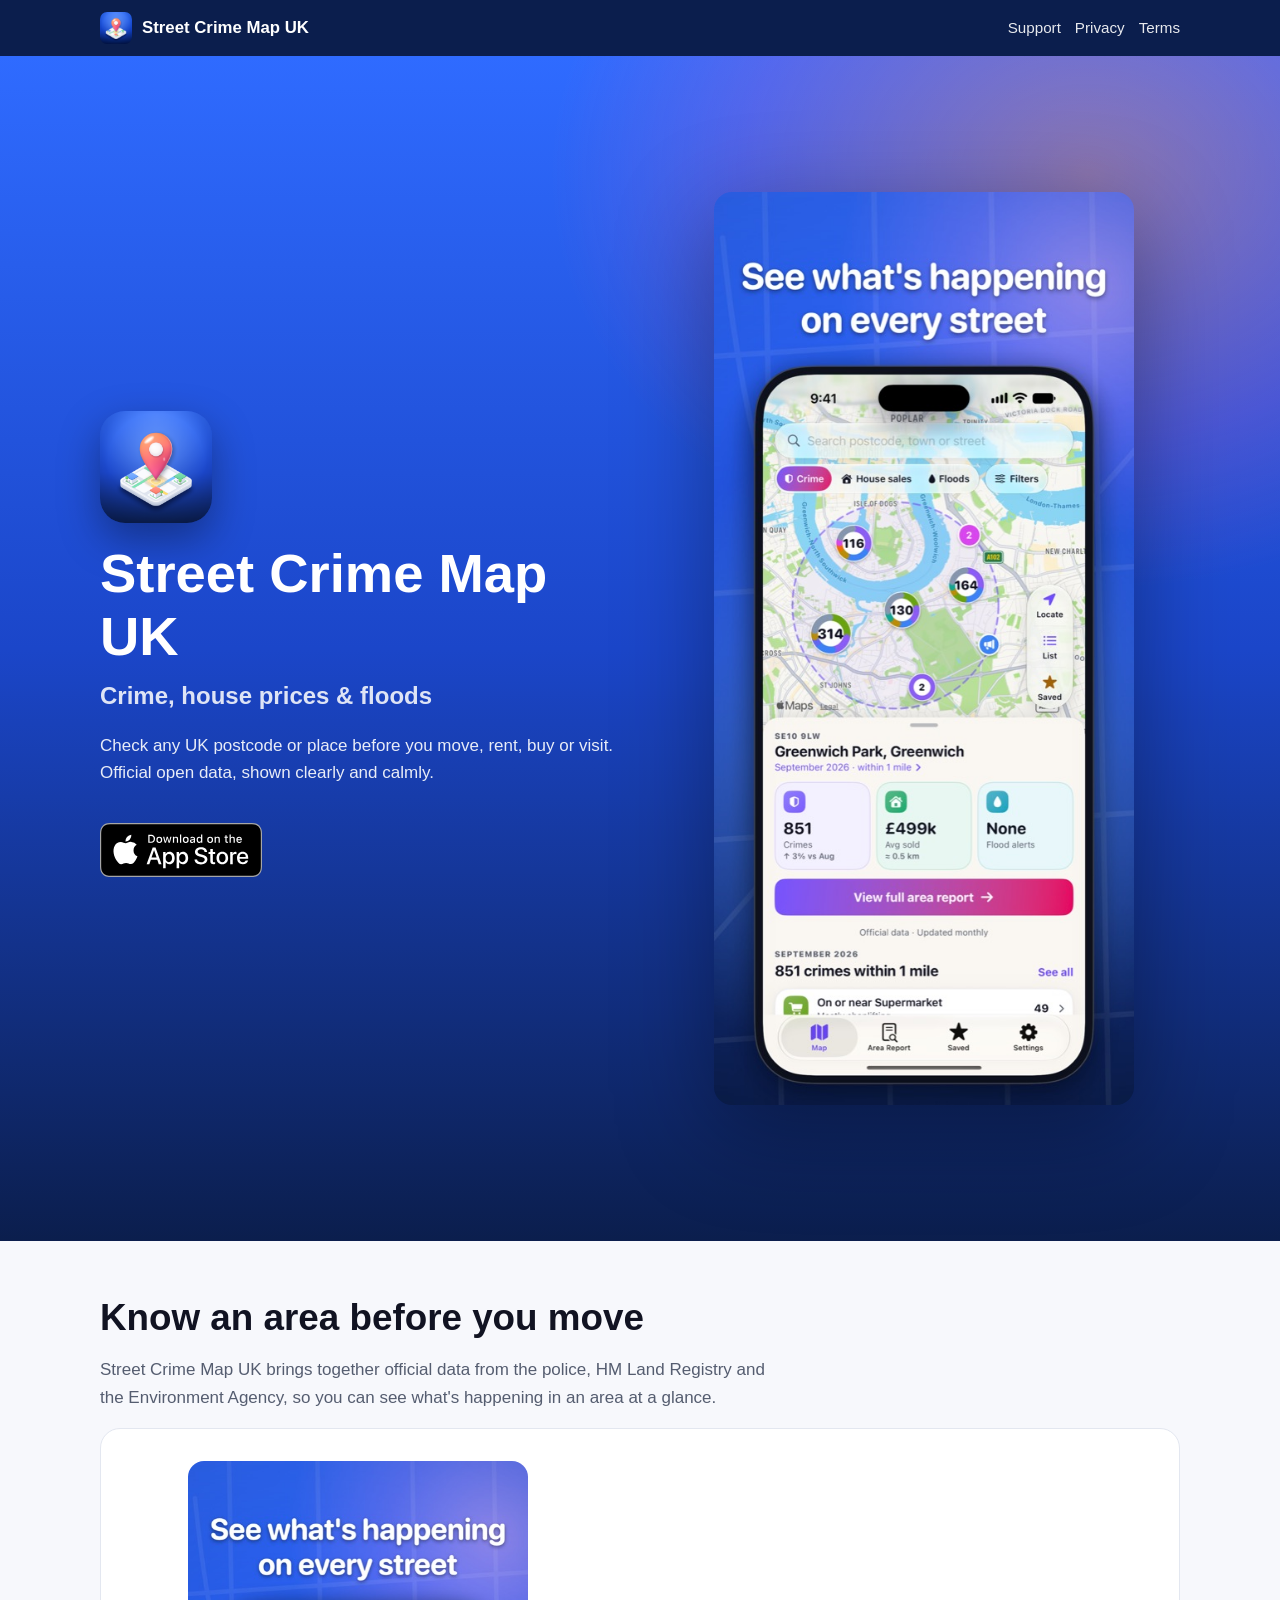
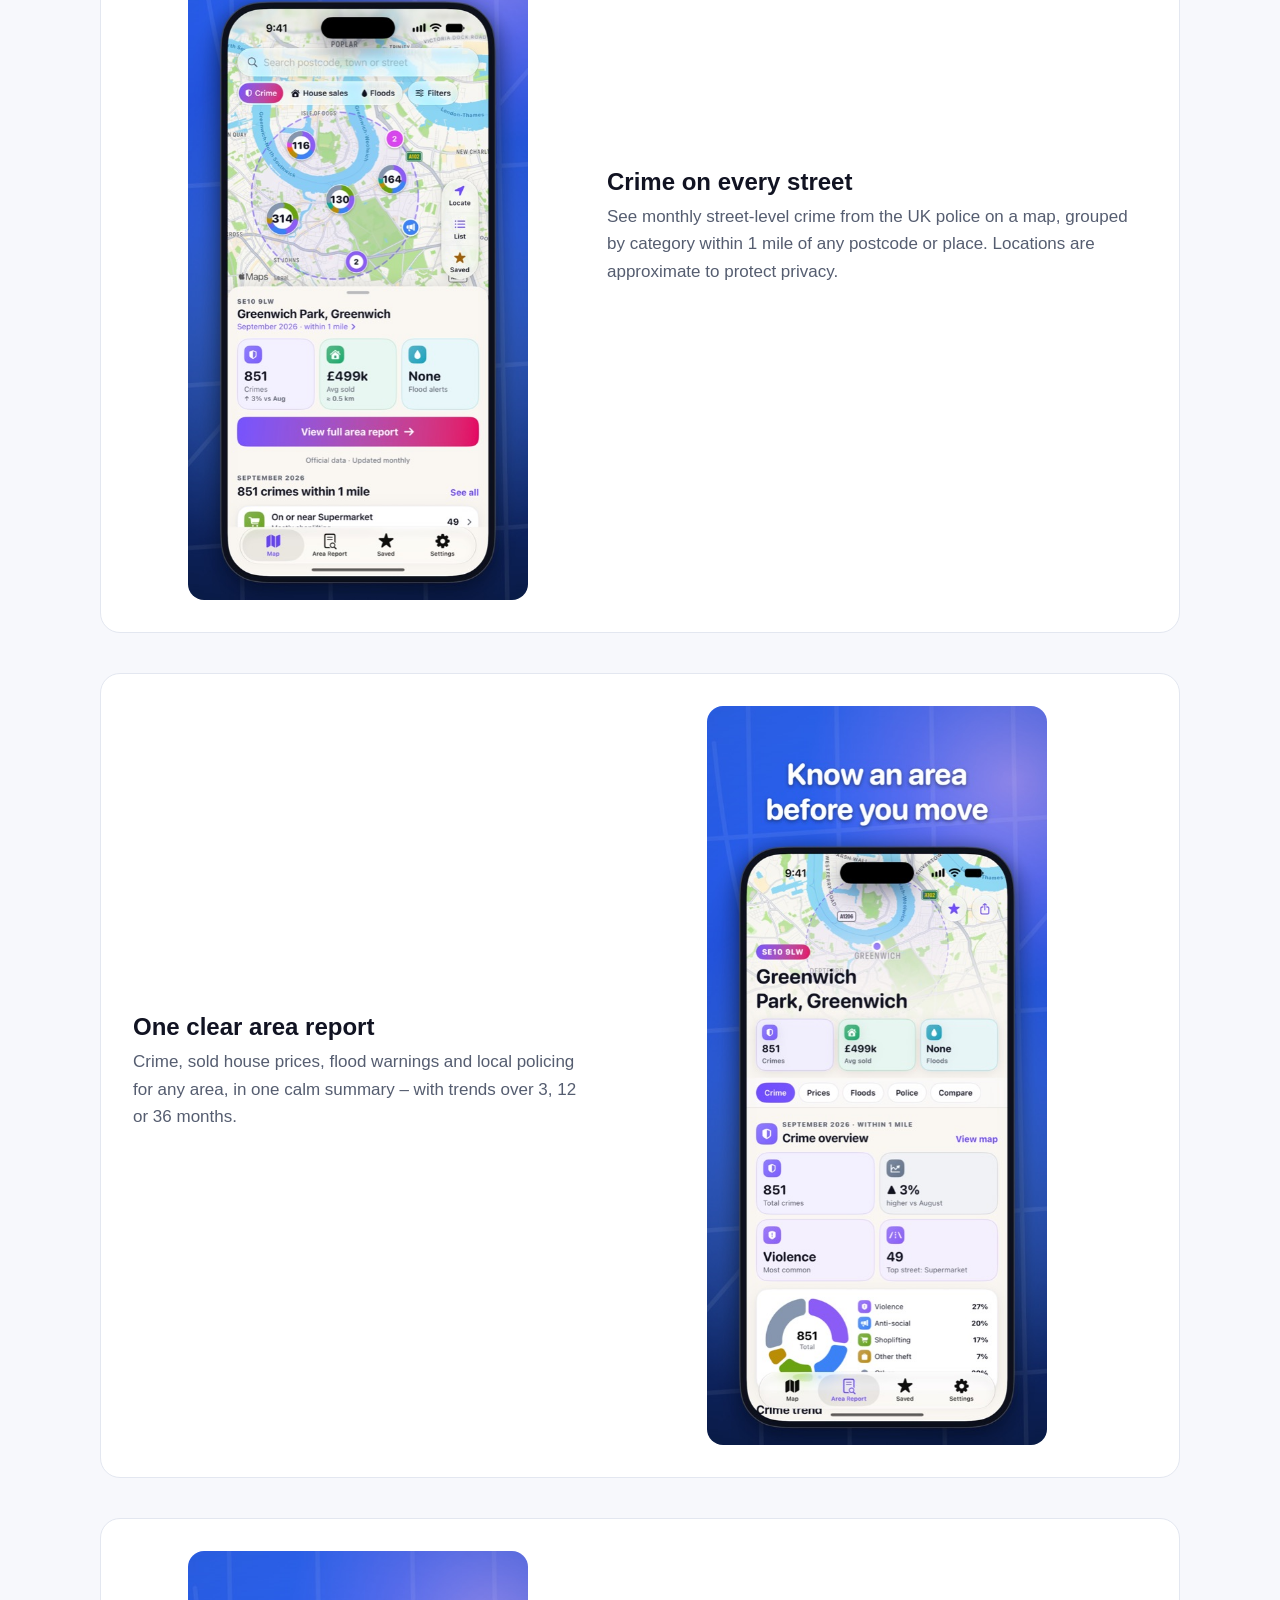
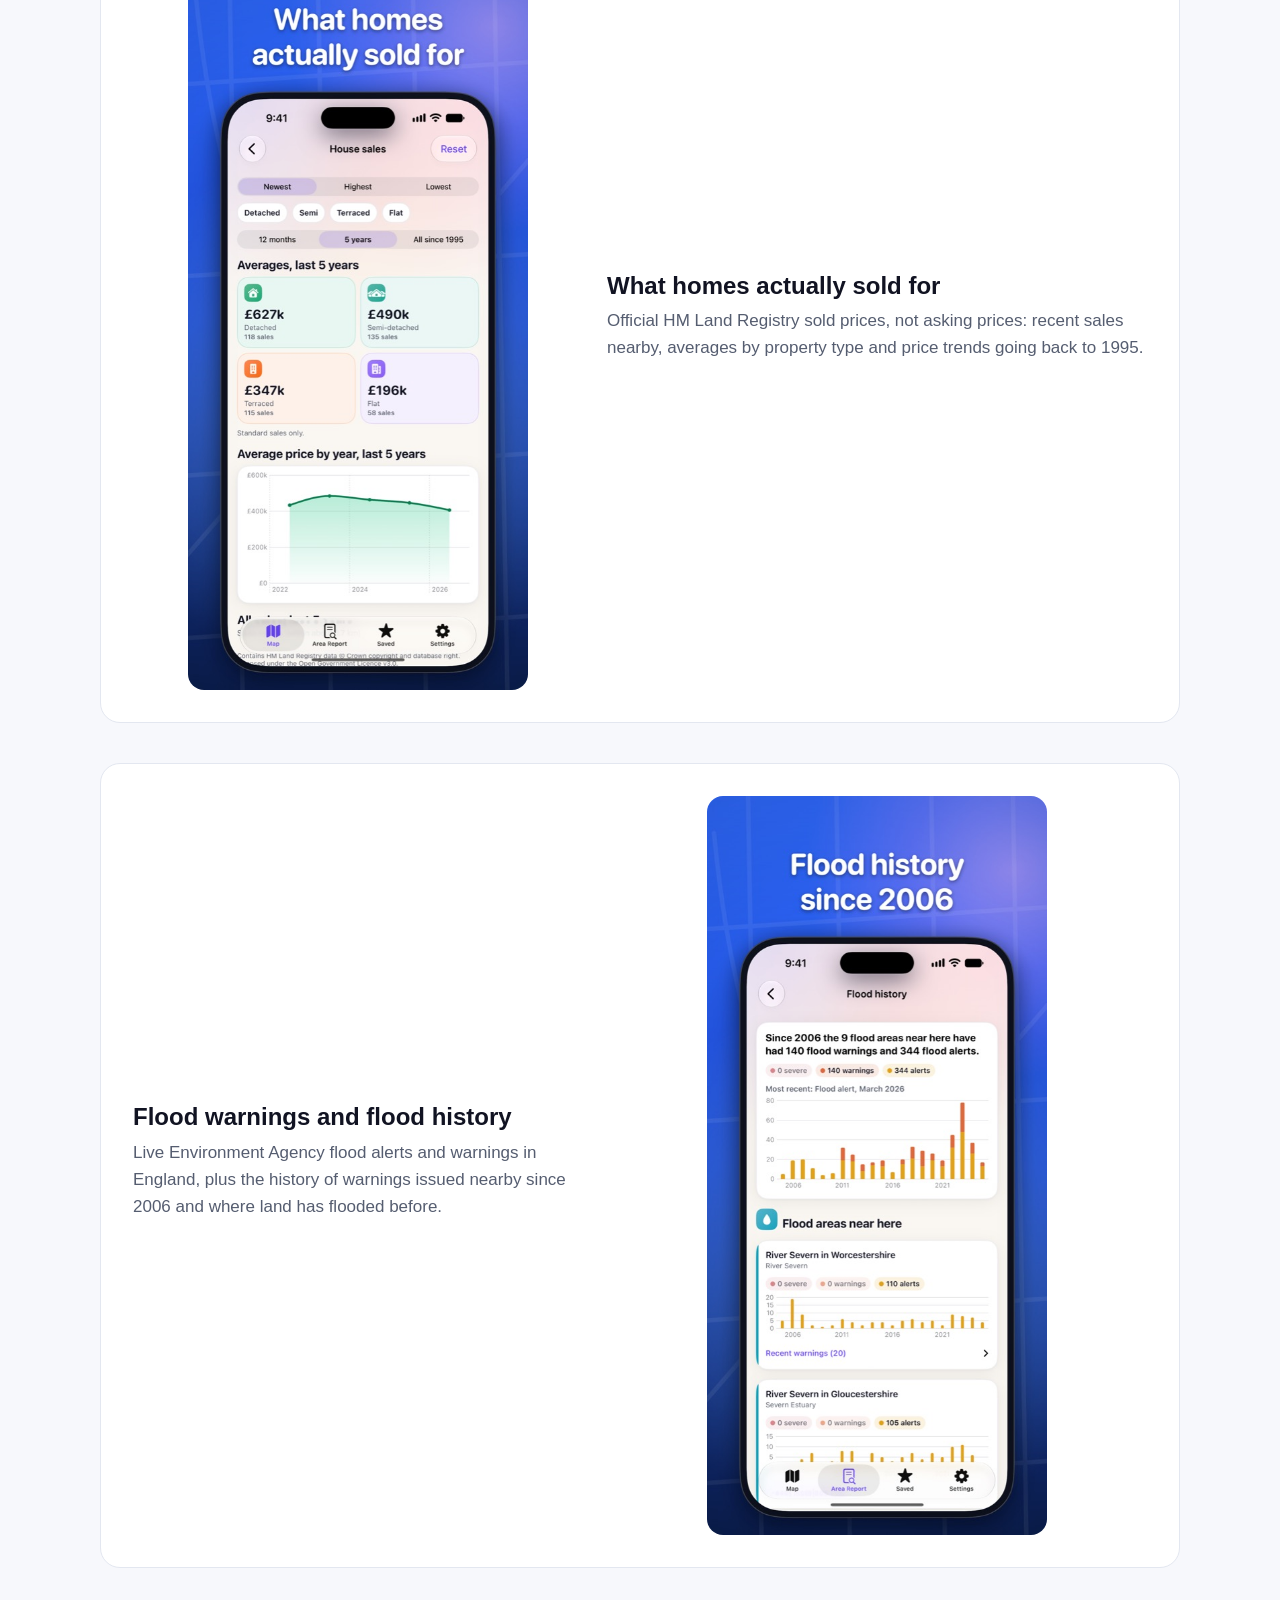
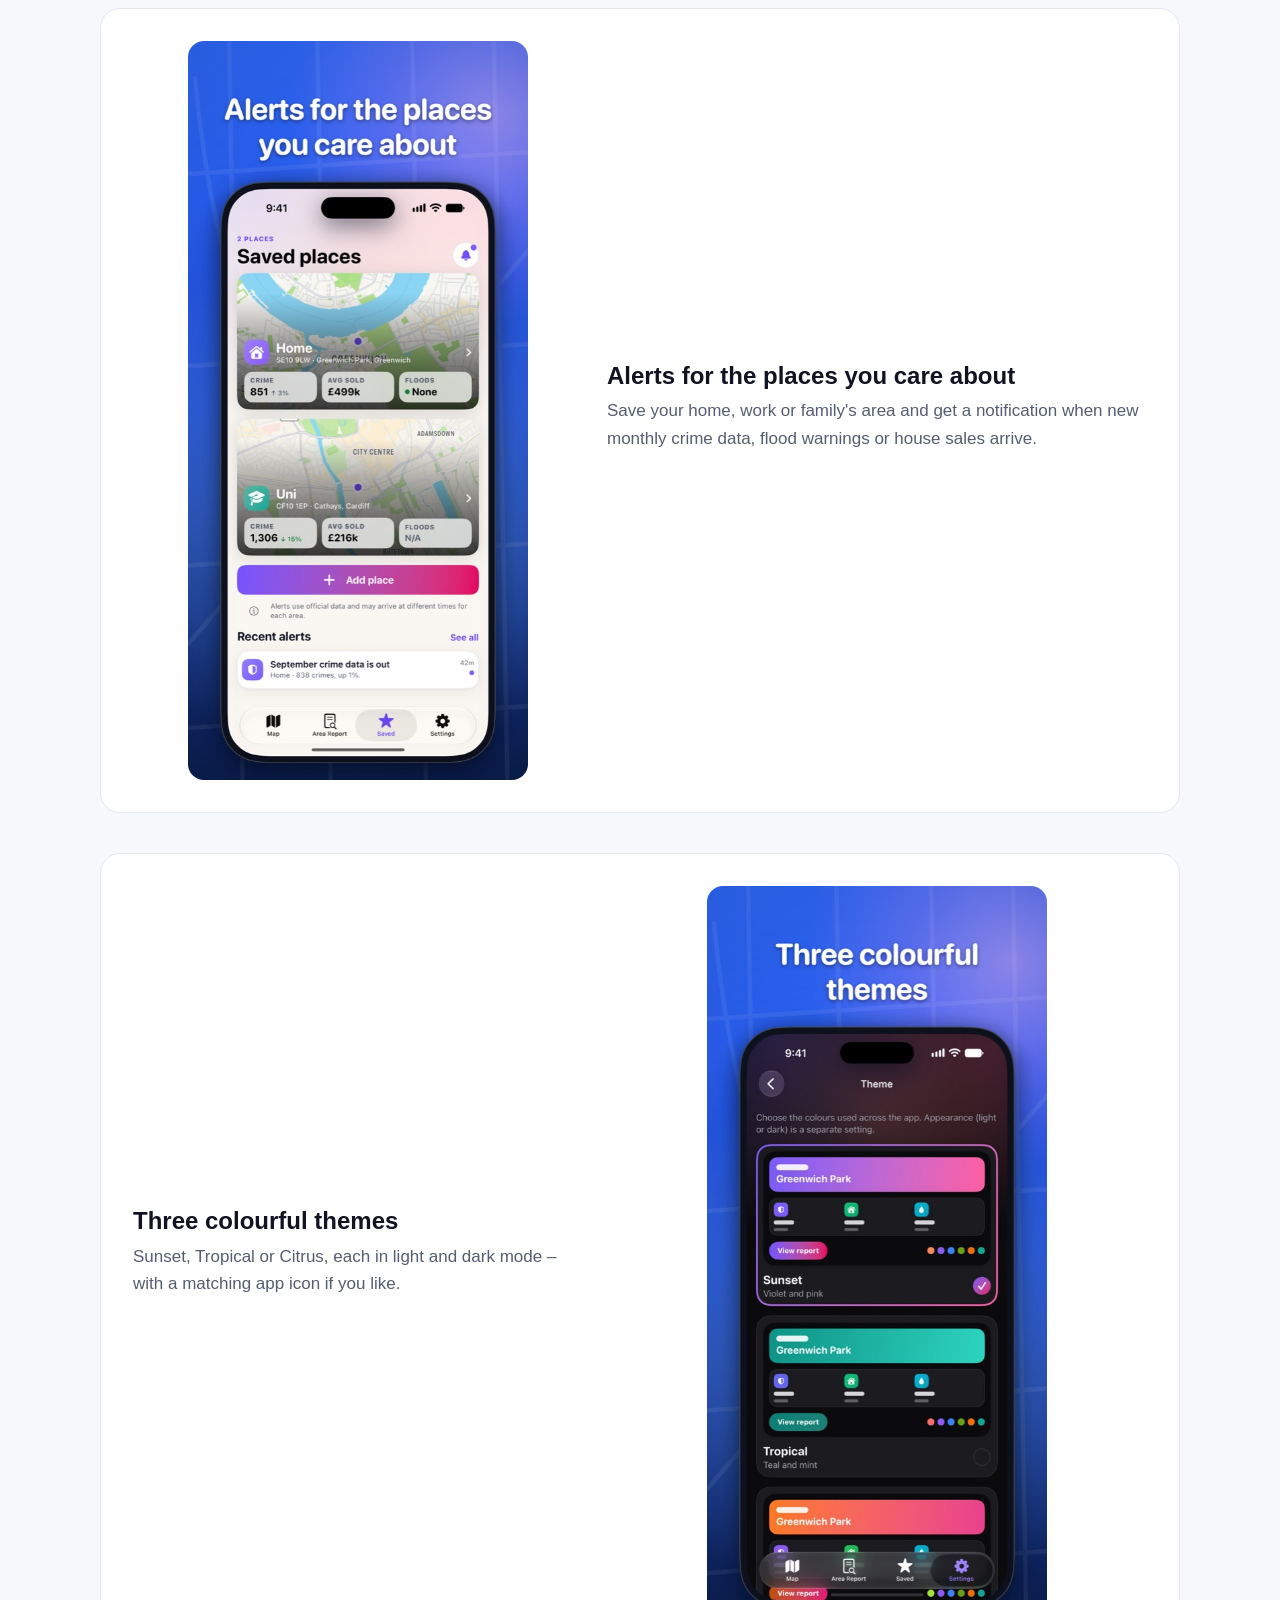
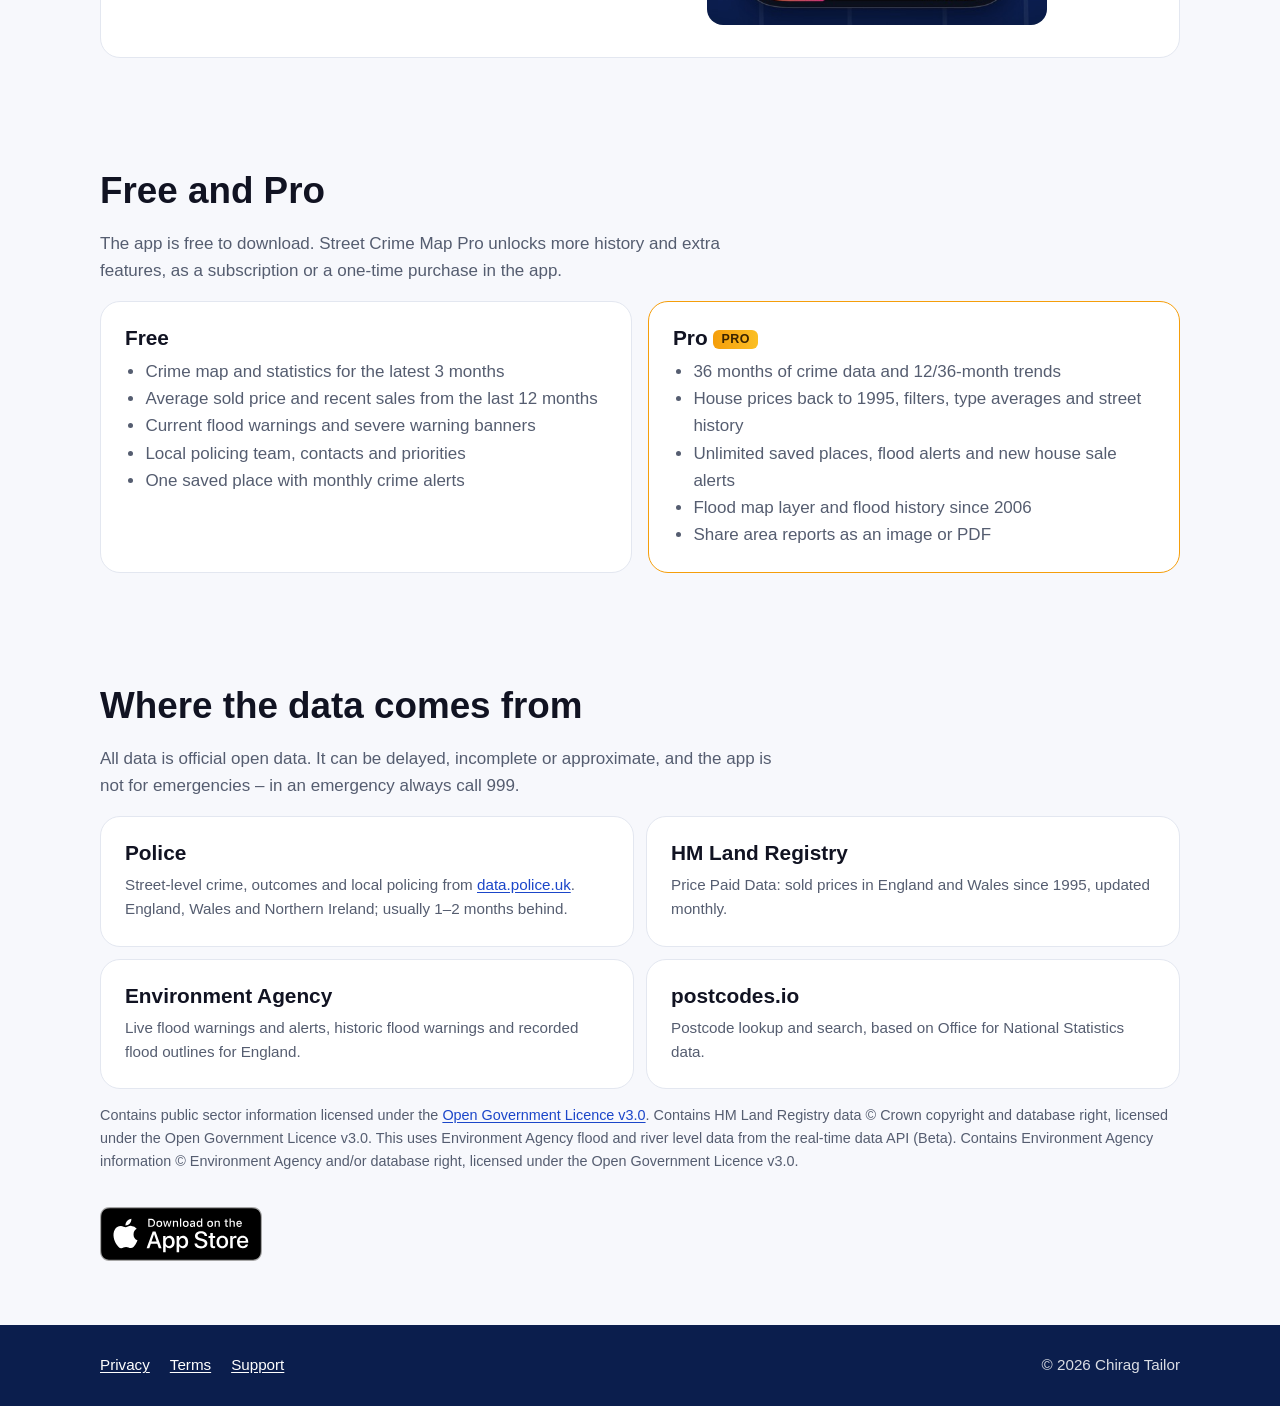
==== index.html @ 20acb471 "Website: home, privacy, terms and support pages Static HTML/CSS (no tracking, analytics or cookies)," ====
<!doctype html>
<html lang="en-GB">
<head>
<meta charset="utf-8">
<meta name="viewport" content="width=device-width, initial-scale=1">
<title>Street Crime Map UK – crime, house prices &amp; floods</title>
<meta name="description" content="Check any UK postcode before you move: street-level crime, sold house prices, flood warnings and flood history, and local policing – official open data, shown clearly.">
<meta name="theme-color" content="#0B1E4D">
<meta name="apple-itunes-app" content="app-id=1009862870">
<link rel="canonical" href="https://chigz90.github.io/streetcrimemapuk-data/">
<link rel="icon" type="image/png" href="assets/img/apple-touch-icon.png">
<link rel="apple-touch-icon" href="assets/img/apple-touch-icon.png">
<meta property="og:type" content="website">
<meta property="og:site_name" content="Street Crime Map UK">
<meta property="og:title" content="Street Crime Map UK – crime, house prices &amp; floods">
<meta property="og:description" content="Check any UK postcode before you move: street-level crime, sold house prices, flood warnings and flood history, and local policing – official open data, shown clearly.">
<meta property="og:url" content="https://chigz90.github.io/streetcrimemapuk-data/">
<meta property="og:image" content="https://chigz90.github.io/streetcrimemapuk-data/assets/img/og-image.jpg">
<meta property="og:image:width" content="1200">
<meta property="og:image:height" content="514">
<meta property="og:image:alt" content="Street Crime Map UK on three iPhones: map, area report and flood history">
<meta name="twitter:card" content="summary_large_image">
<link rel="stylesheet" href="assets/style.css">
</head>
<body>
<a class="skip" href="#main">Skip to content</a>
<header class="bar"><div class="wrap">
  <a class="brand" href=""><img src="assets/img/apple-touch-icon.png" alt="" width="32" height="32">Street Crime Map UK</a>
  <nav aria-label="Main"><a href="support/">Support</a><a href="privacy/">Privacy</a><a href="terms/">Terms</a></nav>
</div></header>
<main id="main">
<section class="hero"><div class="wrap">
  <div>
    <img class="icon" src="assets/img/app-icon.png" alt="Street Crime Map UK app icon" width="112" height="112">
    <h1>Street Crime Map UK</h1>
    <p class="subtitle">Crime, house prices &amp; floods</p>
    <p>Check any UK postcode or place before you move, rent, buy or visit. Official open data, shown clearly and calmly.</p>
    <a class="badge" href="https://apps.apple.com/gb/app/id1009862870"><img src="assets/img/app-store-badge.svg" alt="Download on the App Store" width="162" height="54"></a>
  </div>
  <img class="shot" src="assets/img/01-map.jpg" alt="Street Crime Map UK showing crime clusters on a map of Greenwich with a summary of crimes, average sold price and flood alerts" width="506" height="1100">
</div></section>

<section><div class="wrap">
  <h2>Know an area before you move</h2>
  <p class="lead">Street Crime Map UK brings together official data from the police, HM Land Registry and the Environment Agency, so you can see what's happening in an area at a glance.</p>
  <div class="features">
    <article class="feature">
      <div class="media"><img src="assets/img/01-map.jpg" alt="Screenshot: Crime on every street" width="506" height="1100" loading="lazy"></div>
      <div><h3>Crime on every street</h3><p>See monthly street-level crime from the UK police on a map, grouped by category within 1 mile of any postcode or place. Locations are approximate to protect privacy.</p></div>
    </article>
    <article class="feature">
      <div class="media"><img src="assets/img/02-area-report.jpg" alt="Screenshot: One clear area report" width="506" height="1100" loading="lazy"></div>
      <div><h3>One clear area report</h3><p>Crime, sold house prices, flood warnings and local policing for any area, in one calm summary – with trends over 3, 12 or 36 months.</p></div>
    </article>
    <article class="feature">
      <div class="media"><img src="assets/img/04-house-prices.jpg" alt="Screenshot: What homes actually sold for" width="506" height="1100" loading="lazy"></div>
      <div><h3>What homes actually sold for</h3><p>Official HM Land Registry sold prices, not asking prices: recent sales nearby, averages by property type and price trends going back to 1995.</p></div>
    </article>
    <article class="feature">
      <div class="media"><img src="assets/img/05-flood-history.jpg" alt="Screenshot: Flood warnings and flood history" width="506" height="1100" loading="lazy"></div>
      <div><h3>Flood warnings and flood history</h3><p>Live Environment Agency flood alerts and warnings in England, plus the history of warnings issued nearby since 2006 and where land has flooded before.</p></div>
    </article>
    <article class="feature">
      <div class="media"><img src="assets/img/07-saved-places.jpg" alt="Screenshot: Alerts for the places you care about" width="506" height="1100" loading="lazy"></div>
      <div><h3>Alerts for the places you care about</h3><p>Save your home, work or family&#x27;s area and get a notification when new monthly crime data, flood warnings or house sales arrive.</p></div>
    </article>
    <article class="feature">
      <div class="media"><img src="assets/img/08-themes.jpg" alt="Screenshot: Three colourful themes" width="506" height="1100" loading="lazy"></div>
      <div><h3>Three colourful themes</h3><p>Sunset, Tropical or Citrus, each in light and dark mode – with a matching app icon if you like.</p></div>
    </article>
  </div>
</div></section>

<section><div class="wrap">
  <h2>Free and Pro</h2>
  <p class="lead">The app is free to download. Street Crime Map Pro unlocks more history and extra features, as a subscription or a one-time purchase in the app.</p>
  <div class="cards">
    <div class="card"><h3>Free</h3><ul>
      <li>Crime map and statistics for the latest 3 months</li>
      <li>Average sold price and recent sales from the last 12 months</li>
      <li>Current flood warnings and severe warning banners</li>
      <li>Local policing team, contacts and priorities</li>
      <li>One saved place with monthly crime alerts</li>
    </ul></div>
    <div class="card pro"><h3>Pro <span class="pill">PRO</span></h3><ul>
      <li>36 months of crime data and 12/36-month trends</li>
      <li>House prices back to 1995, filters, type averages and street history</li>
      <li>Unlimited saved places, flood alerts and new house sale alerts</li>
      <li>Flood map layer and flood history since 2006</li>
      <li>Share area reports as an image or PDF</li>
    </ul></div>
  </div>
</div></section>

<section><div class="wrap">
  <h2>Where the data comes from</h2>
  <p class="lead">All data is official open data. It can be delayed, incomplete or approximate, and the app is not for emergencies – in an emergency always call 999.</p>
  <div class="sources">
    <div class="card"><h3>Police</h3><p>Street-level crime, outcomes and local policing from <a href="https://data.police.uk/">data.police.uk</a>. England, Wales and Northern Ireland; usually 1–2 months behind.</p></div>
    <div class="card"><h3>HM Land Registry</h3><p>Price Paid Data: sold prices in England and Wales since 1995, updated monthly.</p></div>
    <div class="card"><h3>Environment Agency</h3><p>Live flood warnings and alerts, historic flood warnings and recorded flood outlines for England.</p></div>
    <div class="card"><h3>postcodes.io</h3><p>Postcode lookup and search, based on Office for National Statistics data.</p></div>
  </div>
  <p class="attribution">Contains public sector information licensed under the <a href="https://www.nationalarchives.gov.uk/doc/open-government-licence/version/3/">Open Government Licence v3.0</a>. Contains HM Land Registry data © Crown copyright and database right, licensed under the Open Government Licence v3.0. This uses Environment Agency flood and river level data from the real-time data API (Beta). Contains Environment Agency information © Environment Agency and/or database right, licensed under the Open Government Licence v3.0.</p>
  <a class="badge" href="https://apps.apple.com/gb/app/id1009862870"><img src="assets/img/app-store-badge.svg" alt="Download on the App Store" width="162" height="54"></a>
</div></section>
</main>
<footer><div class="wrap">
  <a href="privacy/">Privacy</a><a href="terms/">Terms</a><a href="support/">Support</a>
  <span class="copy">© 2026 Chirag Tailor</span>
</div></footer>
</body>
</html>
---- assets/style.css ----
/* Street Crime Map UK – static site. No tracking, no cookies, no external requests. */
:root {
  --navy: #0B1E4D; --cobalt: #2F6BFF; --mid: #1B46C9; --coral: #FF8A5B; --pink: #FF5FA2;
  --bg: #F7F8FC; --surface: #FFFFFF; --text: #111322; --muted: #555D70; --line: #E3E7F0; --link: #1B46C9;
  --radius: 20px; --max: 1080px;
  color-scheme: light dark;
}
@media (prefers-color-scheme: dark) {
  :root { --bg: #070D1F; --surface: #111A33; --text: #F2F4FA; --muted: #A9B2C7; --line: #24304F; --link: #8DB2FF; }
}
* { box-sizing: border-box; }
html { -webkit-text-size-adjust: 100%; }
body { margin: 0; background: var(--bg); color: var(--text); line-height: 1.6;
  font: 17px/1.6 -apple-system, BlinkMacSystemFont, "SF Pro Text", "Segoe UI", Roboto, Helvetica, Arial, sans-serif; }
h1, h2, h3, .brand { font-family: ui-rounded, "SF Pro Rounded", -apple-system, BlinkMacSystemFont, sans-serif; line-height: 1.15; }
a { color: var(--link); text-underline-offset: 2px; }
a:focus-visible, button:focus-visible { outline: 3px solid var(--coral); outline-offset: 3px; border-radius: 6px; }
img { max-width: 100%; height: auto; display: block; }
.wrap { width: min(var(--max), 100% - 32px); margin-inline: auto; }
.skip { position: absolute; left: -999px; } .skip:focus { left: 16px; top: 16px; z-index: 9; background: var(--surface); padding: 8px 12px; }

/* Header bar */
.bar { background: var(--navy); color: #fff; }
.bar .wrap { display: flex; align-items: center; gap: 12px; padding-block: 12px; flex-wrap: wrap; }
.bar a { color: #fff; text-decoration: none; }
.bar .brand { display: flex; align-items: center; gap: 10px; font-weight: 700; font-size: 1.05rem; margin-right: auto; }
.bar .brand img { width: 32px; height: 32px; border-radius: 22.37%; }
.bar nav a { opacity: .9; margin-left: 14px; font-size: .95rem; } .bar nav a:hover { opacity: 1; text-decoration: underline; }

/* Hero */
.hero { color: #fff; position: relative; overflow: hidden;
  background: radial-gradient(60% 50% at 85% 10%, rgba(255,138,91,.45), rgba(255,95,162,.18) 45%, transparent 70%),
              linear-gradient(180deg, var(--cobalt) 0%, var(--mid) 50%, var(--navy) 100%); }
.hero .wrap { display: grid; gap: 32px; padding-block: 56px 64px; align-items: center; }
@media (min-width: 860px) { .hero .wrap { grid-template-columns: 1.05fr 1fr; padding-block: 80px; } }
.hero .icon { width: 112px; height: 112px; border-radius: 22.37%; box-shadow: 0 16px 40px rgba(0,0,0,.35); }
.hero h1 { font-size: clamp(2.2rem, 6vw, 3.4rem); margin: 20px 0 8px; }
.hero .subtitle { font-size: clamp(1.2rem, 3vw, 1.5rem); font-weight: 600; margin: 0 0 12px; opacity: .95; }
.hero p { color: rgba(255,255,255,.9); max-width: 34em; }
.badge { display: inline-block; margin-top: 20px; }
.badge img { height: 54px; width: auto; }   /* Apple badge: unmodified artwork, at least 40 px tall */
.hero .shot { justify-self: center; width: min(420px, 100%); filter: drop-shadow(0 24px 48px rgba(0,0,0,.35)); border-radius: 18px; }

/* Sections */
main section { padding-block: 56px; }
.lead { color: var(--muted); max-width: 40em; }
h2 { font-size: clamp(1.7rem, 4vw, 2.3rem); margin: 0 0 12px; }
.features { display: grid; gap: 40px; }
.feature { display: grid; gap: 24px; align-items: center; background: var(--surface); border: 1px solid var(--line);
  border-radius: var(--radius); padding: 24px; }
@media (min-width: 760px) { .feature { grid-template-columns: 1fr 1.2fr; padding: 32px; } .feature:nth-child(even) .media { order: 2; } }
.feature .media img { border-radius: 16px; margin-inline: auto; width: min(340px, 100%); }
.feature h3 { font-size: 1.5rem; margin: 0 0 8px; }
.feature p { margin: 0 0 8px; color: var(--muted); }
.cards { display: grid; gap: 16px; } @media (min-width: 760px) { .cards { grid-template-columns: 1fr 1fr; } }
.card { background: var(--surface); border: 1px solid var(--line); border-radius: var(--radius); padding: 24px; }
.card h3 { margin: 0 0 8px; font-size: 1.3rem; }
.card ul { margin: 0; padding-left: 1.2em; color: var(--muted); }
.pro { border-color: #F59E0B; }
.pill { display: inline-block; font-size: .78rem; font-weight: 800; letter-spacing: .04em; padding: 2px 8px; border-radius: 6px;
  background: linear-gradient(90deg, #F59E0B, #FBBF24); color: #3A2400; vertical-align: middle; }
.sources { display: grid; gap: 12px; } @media (min-width: 760px) { .sources { grid-template-columns: 1fr 1fr; } }
.sources .card p { margin: 0; color: var(--muted); font-size: .95rem; }
.attribution { font-size: .9rem; color: var(--muted); }

/* Text pages */
.page { padding-block: 40px 64px; max-width: 760px; }
.page h1 { font-size: clamp(2rem, 5vw, 2.6rem); margin: 0 0 6px; }
.page h2 { font-size: 1.3rem; margin: 32px 0 6px; }
.page .updated { color: var(--muted); margin-top: 0; }
.page details { background: var(--surface); border: 1px solid var(--line); border-radius: 14px; padding: 14px 18px; margin: 10px 0; }
.page summary { font-weight: 600; cursor: pointer; }
.contact { background: var(--surface); border: 1px solid var(--line); border-radius: var(--radius); padding: 20px 24px; margin-top: 24px; }

/* Footer */
footer { background: var(--navy); color: rgba(255,255,255,.85); font-size: .95rem; }
footer .wrap { padding-block: 28px; display: flex; flex-wrap: wrap; gap: 12px 20px; align-items: center; }
footer a { color: #fff; } footer .copy { margin-left: auto; }
@media (prefers-reduced-motion: no-preference) { html { scroll-behavior: smooth; } }
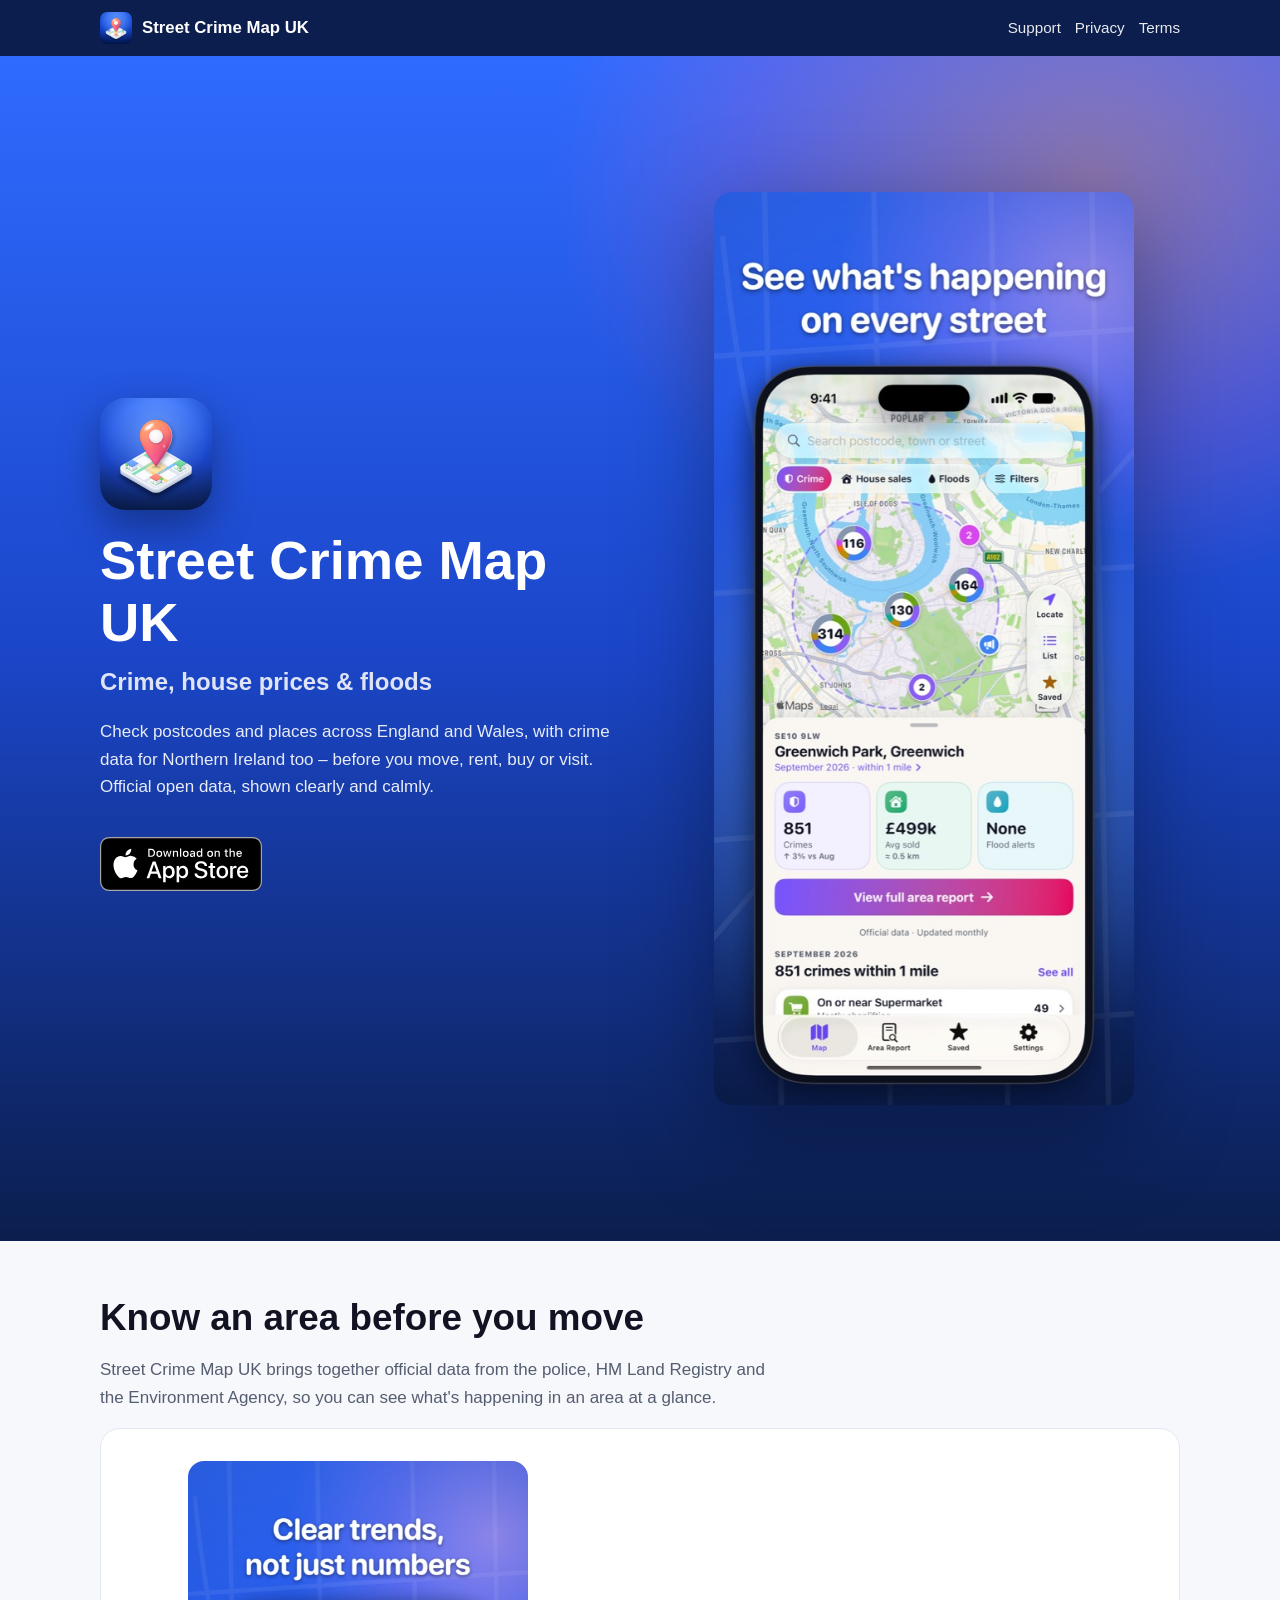
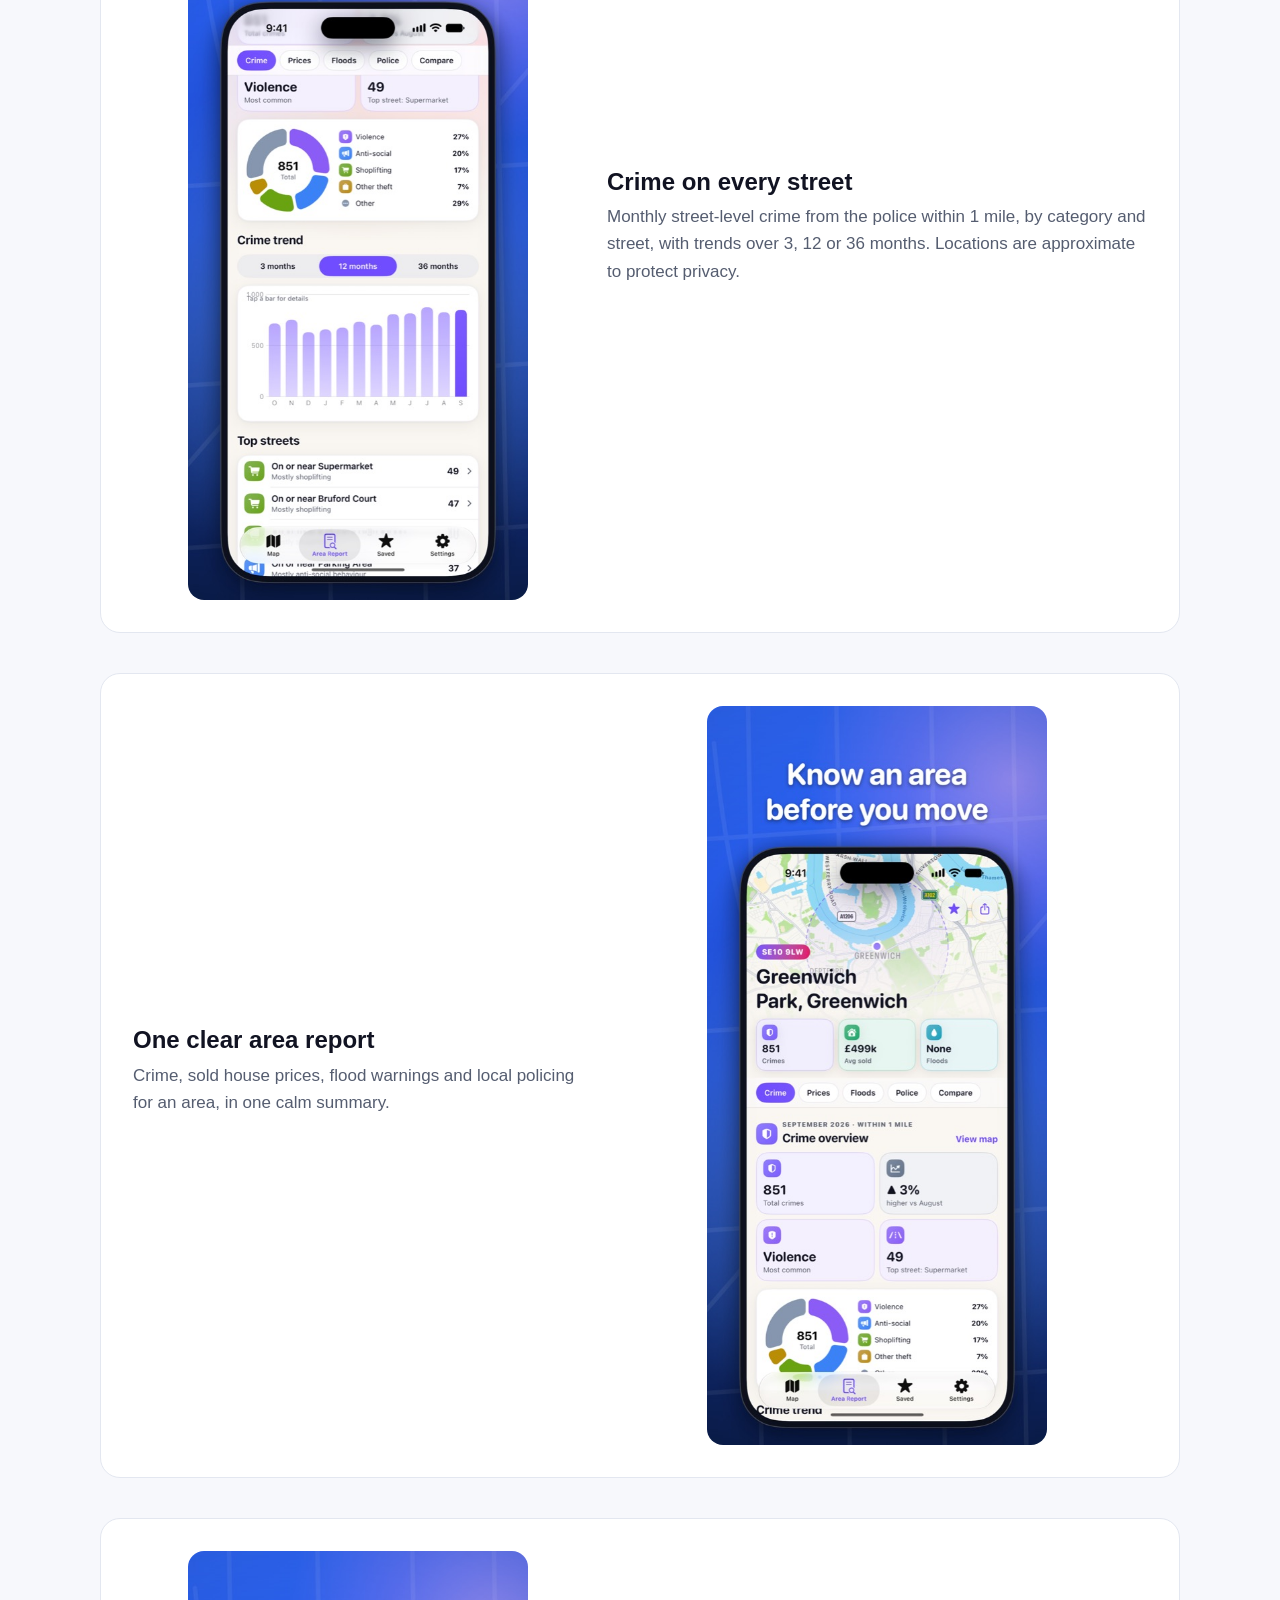
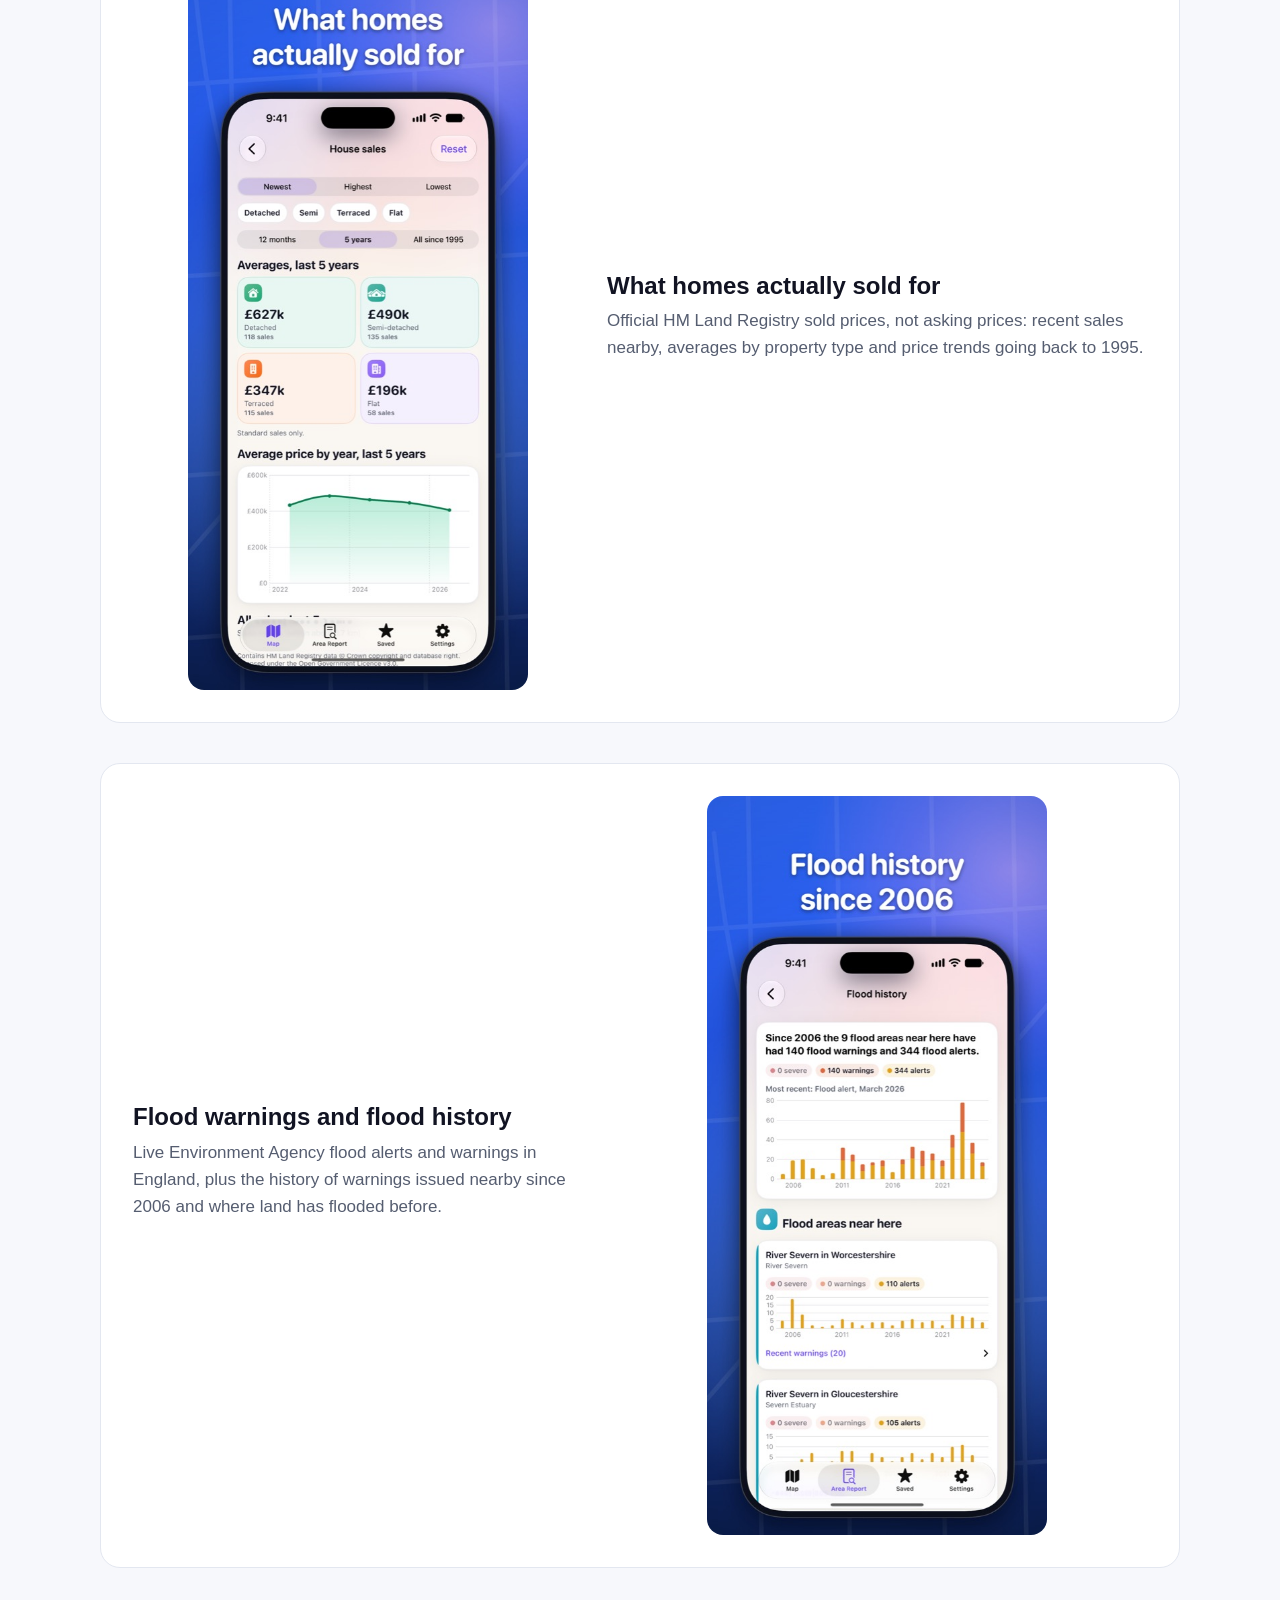
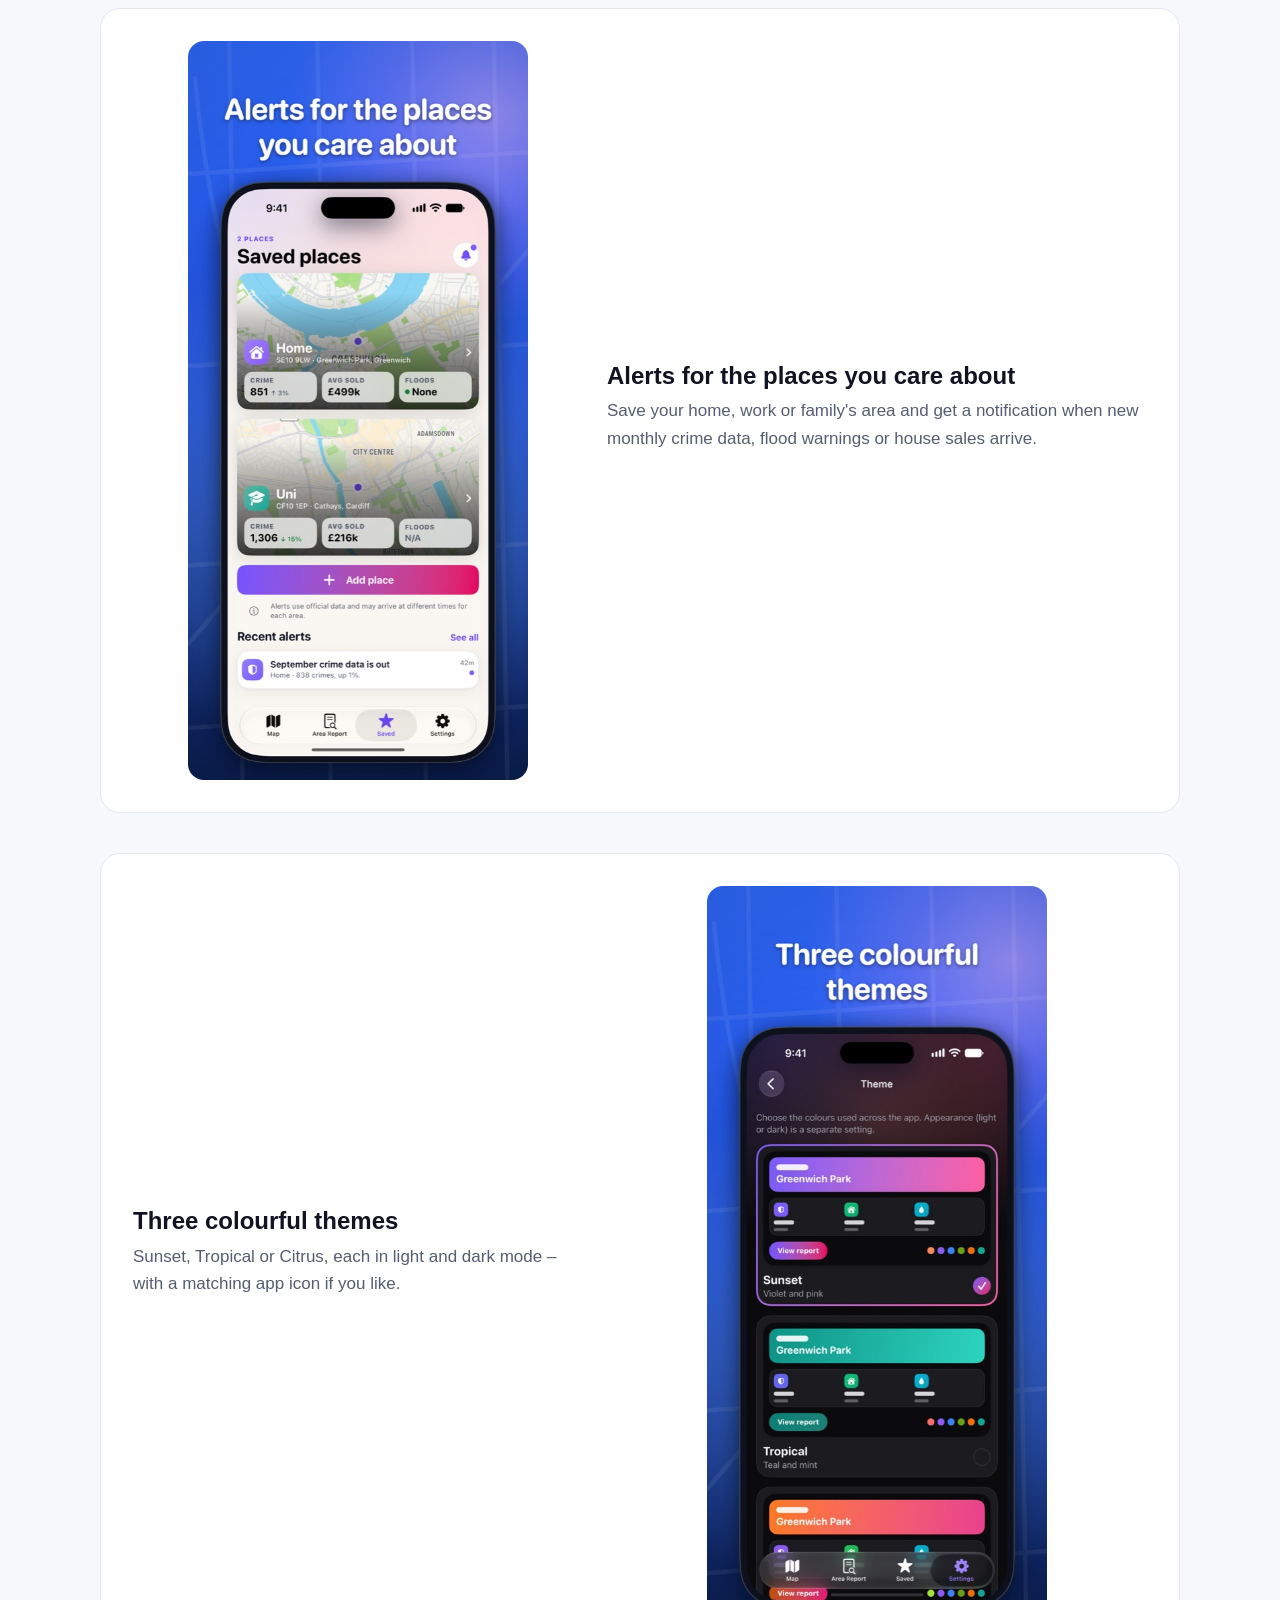
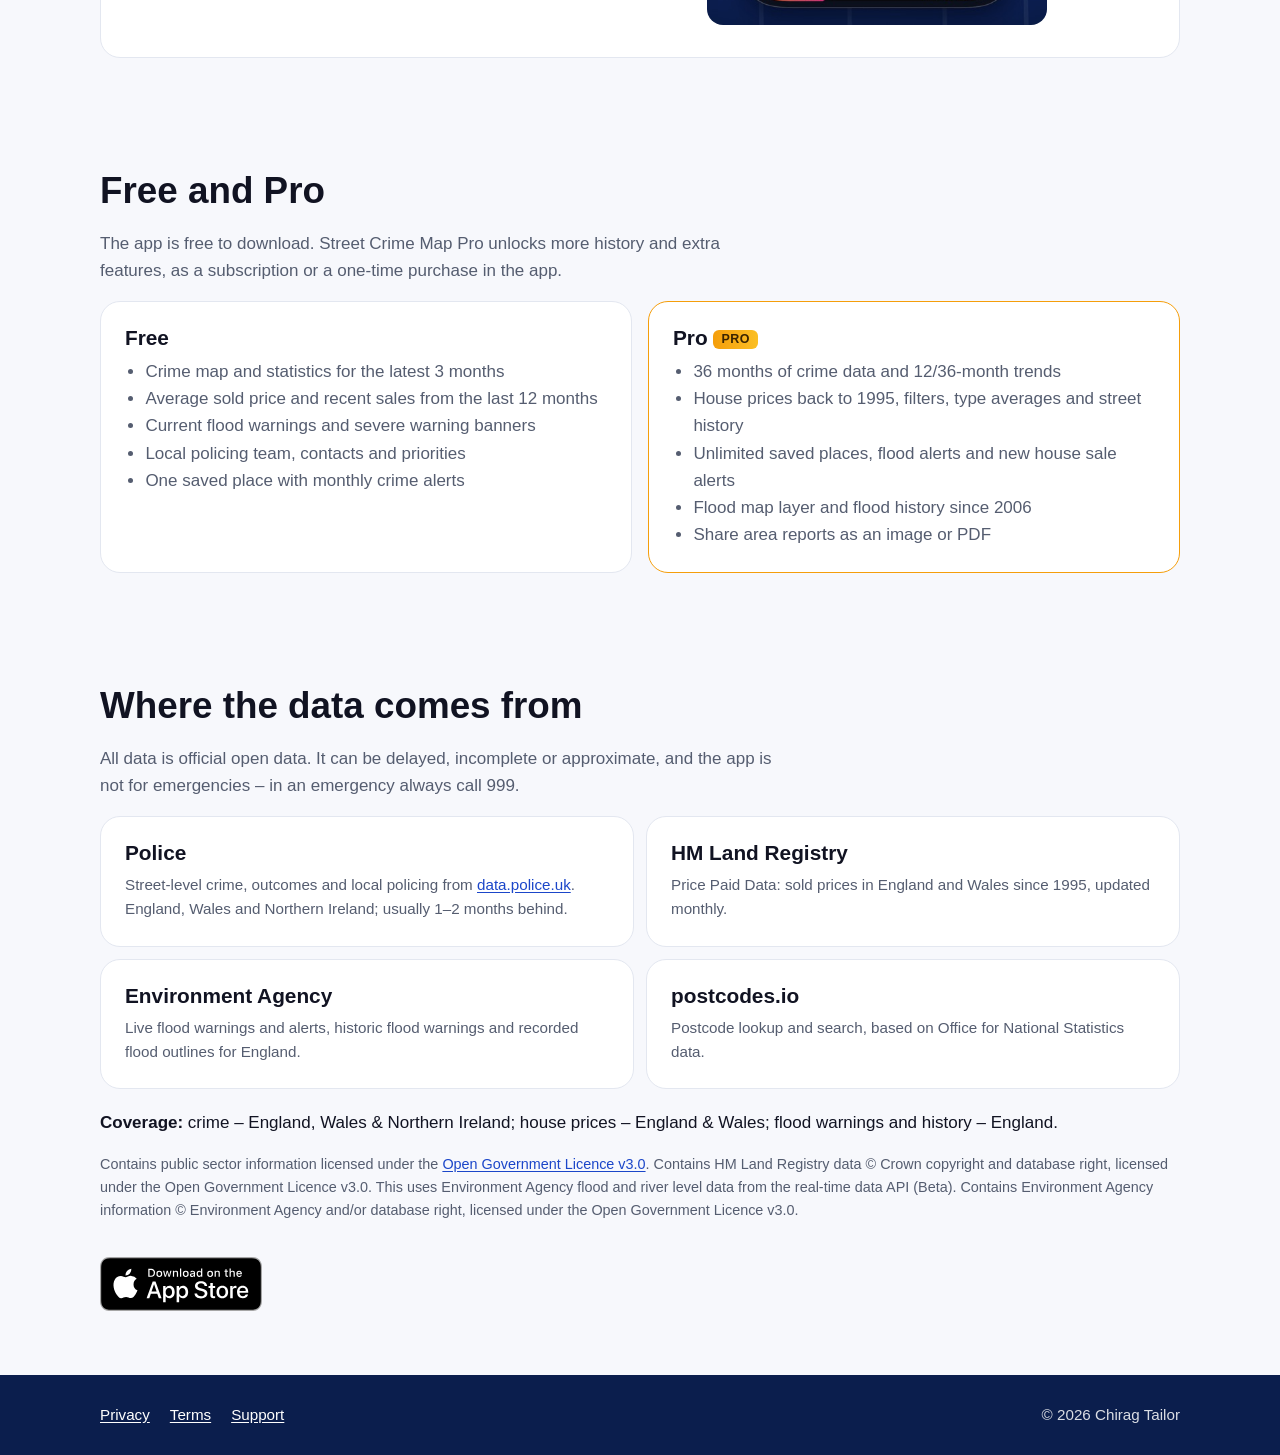
==== commit 61fe0448: "Website: accurate coverage wording, Coverage line, no duplicate image, Pro heading for screen reader" ====
--- a/index.html
+++ b/index.html
@@ -4,7 +4,7 @@
 <meta charset="utf-8">
 <meta name="viewport" content="width=device-width, initial-scale=1">
 <title>Street Crime Map UK – crime, house prices &amp; floods</title>
-<meta name="description" content="Check any UK postcode before you move: street-level crime, sold house prices, flood warnings and flood history, and local policing – official open data, shown clearly.">
+<meta name="description" content="Check postcodes and places across England and Wales (crime in Northern Ireland too) before you move: street-level crime, sold house prices, flood warnings and history, and local policing – official open data.">
 <meta name="theme-color" content="#0B1E4D">
 <meta name="apple-itunes-app" content="app-id=1009862870">
 <link rel="canonical" href="https://chigz90.github.io/streetcrimemapuk-data/">
@@ -13,7 +13,7 @@
 <meta property="og:type" content="website">
 <meta property="og:site_name" content="Street Crime Map UK">
 <meta property="og:title" content="Street Crime Map UK – crime, house prices &amp; floods">
-<meta property="og:description" content="Check any UK postcode before you move: street-level crime, sold house prices, flood warnings and flood history, and local policing – official open data, shown clearly.">
+<meta property="og:description" content="Check postcodes and places across England and Wales (crime in Northern Ireland too) before you move: street-level crime, sold house prices, flood warnings and history, and local policing – official open data.">
 <meta property="og:url" content="https://chigz90.github.io/streetcrimemapuk-data/">
 <meta property="og:image" content="https://chigz90.github.io/streetcrimemapuk-data/assets/img/og-image.jpg">
 <meta property="og:image:width" content="1200">
@@ -34,7 +34,7 @@
     <img class="icon" src="assets/img/app-icon.png" alt="Street Crime Map UK app icon" width="112" height="112">
     <h1>Street Crime Map UK</h1>
     <p class="subtitle">Crime, house prices &amp; floods</p>
-    <p>Check any UK postcode or place before you move, rent, buy or visit. Official open data, shown clearly and calmly.</p>
+    <p>Check postcodes and places across England and Wales, with crime data for Northern Ireland too – before you move, rent, buy or visit. Official open data, shown clearly and calmly.</p>
     <a class="badge" href="https://apps.apple.com/gb/app/id1009862870"><img src="assets/img/app-store-badge.svg" alt="Download on the App Store" width="162" height="54"></a>
   </div>
   <img class="shot" src="assets/img/01-map.jpg" alt="Street Crime Map UK showing crime clusters on a map of Greenwich with a summary of crimes, average sold price and flood alerts" width="506" height="1100">
@@ -45,12 +45,12 @@
   <p class="lead">Street Crime Map UK brings together official data from the police, HM Land Registry and the Environment Agency, so you can see what's happening in an area at a glance.</p>
   <div class="features">
     <article class="feature">
-      <div class="media"><img src="assets/img/01-map.jpg" alt="Screenshot: Crime on every street" width="506" height="1100" loading="lazy"></div>
-      <div><h3>Crime on every street</h3><p>See monthly street-level crime from the UK police on a map, grouped by category within 1 mile of any postcode or place. Locations are approximate to protect privacy.</p></div>
+      <div class="media"><img src="assets/img/03-crime-trends.jpg" alt="Screenshot: Crime on every street" width="506" height="1100" loading="lazy"></div>
+      <div><h3>Crime on every street</h3><p>Monthly street-level crime from the police within 1 mile, by category and street, with trends over 3, 12 or 36 months. Locations are approximate to protect privacy.</p></div>
     </article>
     <article class="feature">
       <div class="media"><img src="assets/img/02-area-report.jpg" alt="Screenshot: One clear area report" width="506" height="1100" loading="lazy"></div>
-      <div><h3>One clear area report</h3><p>Crime, sold house prices, flood warnings and local policing for any area, in one calm summary – with trends over 3, 12 or 36 months.</p></div>
+      <div><h3>One clear area report</h3><p>Crime, sold house prices, flood warnings and local policing for an area, in one calm summary.</p></div>
     </article>
     <article class="feature">
       <div class="media"><img src="assets/img/04-house-prices.jpg" alt="Screenshot: What homes actually sold for" width="506" height="1100" loading="lazy"></div>
@@ -82,7 +82,7 @@
       <li>Local policing team, contacts and priorities</li>
       <li>One saved place with monthly crime alerts</li>
     </ul></div>
-    <div class="card pro"><h3>Pro <span class="pill">PRO</span></h3><ul>
+    <div class="card pro"><h3>Pro <span class="pill" aria-hidden="true">PRO</span></h3><ul>
       <li>36 months of crime data and 12/36-month trends</li>
       <li>House prices back to 1995, filters, type averages and street history</li>
       <li>Unlimited saved places, flood alerts and new house sale alerts</li>
@@ -101,6 +101,7 @@
     <div class="card"><h3>Environment Agency</h3><p>Live flood warnings and alerts, historic flood warnings and recorded flood outlines for England.</p></div>
     <div class="card"><h3>postcodes.io</h3><p>Postcode lookup and search, based on Office for National Statistics data.</p></div>
   </div>
+  <p class="coverage"><strong>Coverage:</strong> crime – England, Wales &amp; Northern Ireland; house prices – England &amp; Wales; flood warnings and history – England.</p>
   <p class="attribution">Contains public sector information licensed under the <a href="https://www.nationalarchives.gov.uk/doc/open-government-licence/version/3/">Open Government Licence v3.0</a>. Contains HM Land Registry data © Crown copyright and database right, licensed under the Open Government Licence v3.0. This uses Environment Agency flood and river level data from the real-time data API (Beta). Contains Environment Agency information © Environment Agency and/or database right, licensed under the Open Government Licence v3.0.</p>
   <a class="badge" href="https://apps.apple.com/gb/app/id1009862870"><img src="assets/img/app-store-badge.svg" alt="Download on the App Store" width="162" height="54"></a>
 </div></section>
--- a/assets/style.css
+++ b/assets/style.css
@@ -77,3 +77,4 @@
 footer .wrap { padding-block: 28px; display: flex; flex-wrap: wrap; gap: 12px 20px; align-items: center; }
 footer a { color: #fff; } footer .copy { margin-left: auto; }
 @media (prefers-reduced-motion: no-preference) { html { scroll-behavior: smooth; } }
+.coverage { margin-top: 20px; }
